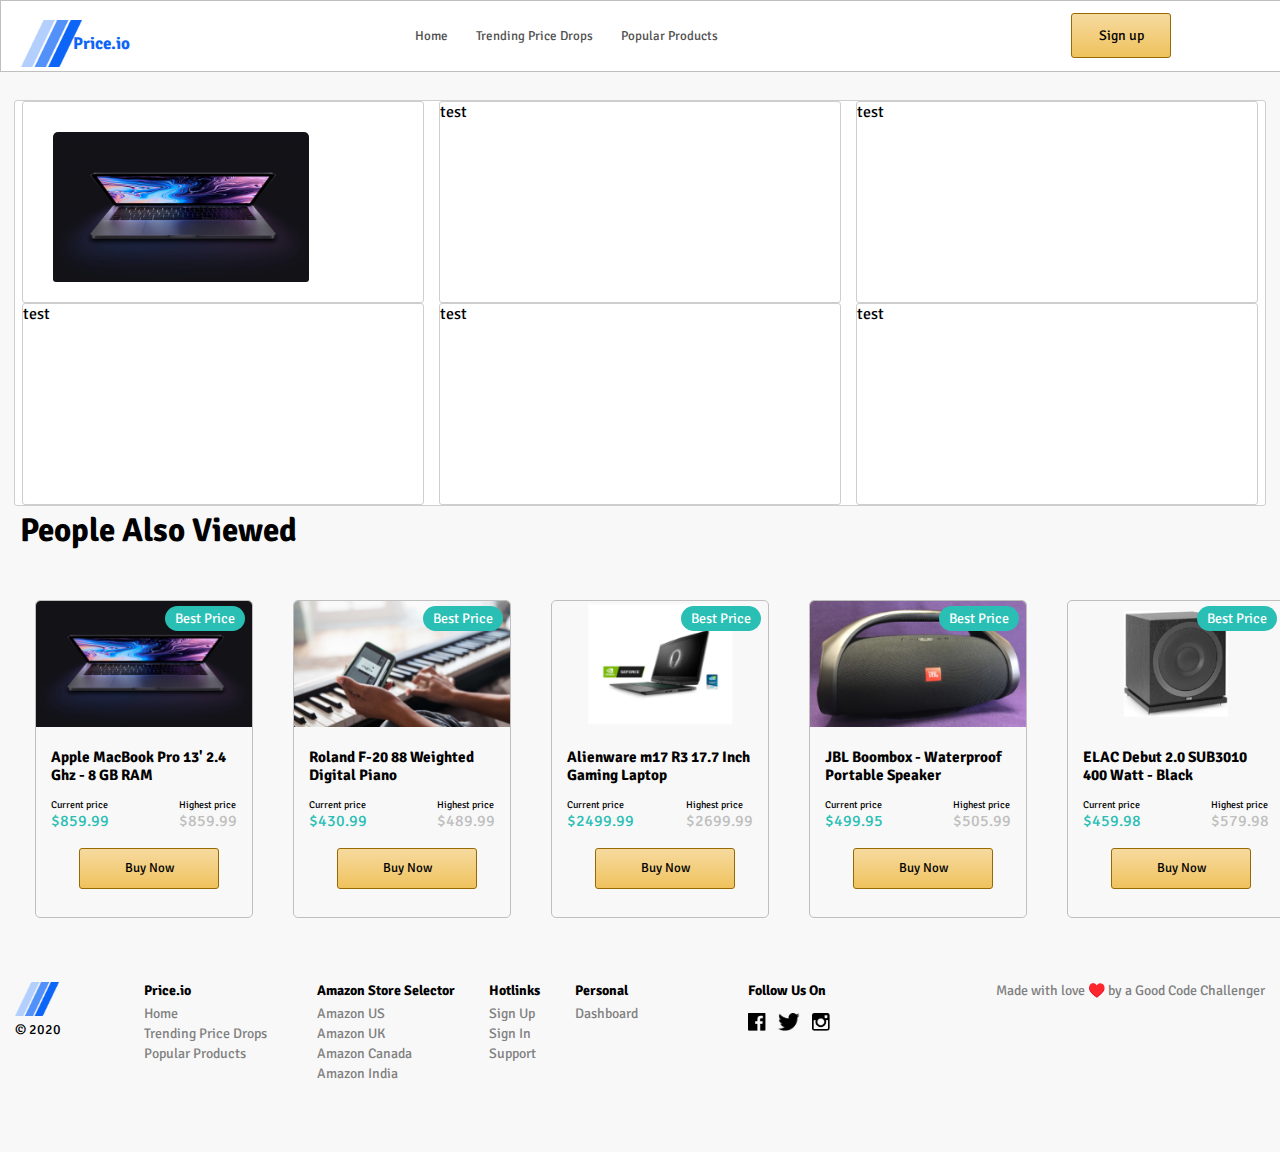
==== product.html @ 63697f0a "Creation of product page" ====
<!DOCTYPE html>
<html lang="en">
<head>
    <meta charset="UTF-8">
    <meta http-equiv="X-UA-Compatible" content="IE=edge">
    <meta name="viewport" content="width=device-width, initial-scale=1.0">
    <link rel="stylesheet" href="Resources/CSS/style.css">
    <link rel="icon" type="image/png" href="Resources/images/logo-notext.png">
    <link rel="preconnect" href="https://fonts.gstatic.com">
    <link href="https://fonts.googleapis.com/css2?family=Signika:wght@300;400;700&display=swap" rel="stylesheet"> 
    <title>Price.io - Amazon Price Tracker</title>
</head>
<body style="background-color:#F8F8F8">
    <!-- Top Banner -->
        <div class="top-banner">
            <div class="top-banner-wrapper">
                <div class="logo-container">
                    <div class="logo-box">
                        <img id="logo" src="Resources/images/logo-notext.png" alt="Price.io icon">
                            <h2>Price.io</h2>
                    </div>
                </div>
                <nav id='menu'>
                    <input type='checkbox' id='responsive-menu' onclick='updatemenu()'><label></label>
                    <ul>
                      <li><a href='http://'>Home</a></li>
                      <li><a href='http://'>Trending Price Drops</a></li>
                      <li><a href='http://'>Popular Products</a></li>
                    </ul> <img src="" alt="">
                  </nav>
                <div class="sign-up">
                    <div class="select">
                        <select>
                            <option>🇺🇸Amazon U.S</option>
                            <option>🇬🇧Amazon UK</option>
                            <option>🇨🇦Amazon Canada</option>
                            <option>🇮🇳Amazon India</option>
                        </select>
                        <div class="select_arrow">
                        </div>
                    </div>
                    <button class="narrow">Sign up</button>
                </div>
            </div>
        </div>
    <!-- Product detail -->
        <div class="product-detail-section">
            <div class="product-detail-container">
                <div class="flex1"><img id="prod1" src="Resources/images/product-1.png" alt="laptop"></div>
                <div class="flex2">test</div>
                <div class="flex3">test</div>
                <div class="flex4">test</div>
                <div class="flex5">test</div>
                <div class="flex6">test</div>

            </div>
        </div>
        <!-- Products -->
        <div class="products">
            <div class="product-wrapper">
                <h4 class="black">People Also Viewed</h4>
            </div>
            <div class="product-carousel">
                <div class="product-container">
                    <div class="product">
                        <img class="prod-pic" src="Resources/images/product-1.png" alt="MacBook">
                        <div class="best-price"><p>Best Price</p></div>
                        <div class="prod-name">
                            <h3>Apple MacBook Pro 13' 2.4 Ghz - 8 GB RAM</h3>
                        </div>
                            <div class="prices">
                                <div class="current-price">
                                    <div class="price-head">Current price</div>
                                    <div class="current-price-value">$859.99</div>
                                </div>
                                <div class="high-price">
                                    <div class="price-head">Highest price</div>
                                    <div class="high-price-value">$859.99</div>
                                </div>
                            </div>
                            <br>
                        <button class="wide">Buy Now</button>
                        </div>
                        <div class="product">
                        <img class="prod-pic" src="Resources/images/product-2.png" alt="Piano">
                        <div class="best-price"><p>Best Price</p></div>
                        <div class="prod-name">
                            <h3>Roland F-20 88 Weighted Digital Piano</h3>
                        </div>
                            <div class="prices">
                                <div class="current-price">
                                    <div class="price-head">Current price</div>
                                    <div class="current-price-value">$430.99</div>
                                </div>
                                <div class="high-price">
                                    <div class="price-head">Highest price</div>
                                    <div class="high-price-value">$489.99</div>
                                </div>
                            </div>
                        <button class="wide">Buy Now</button>
                        </div>
                        <div class="product">
                        <img class="prod-pic" src="Resources/images/product-3.png" alt="Laptop">
                        <div class="best-price"><p>Best Price</p></div>
                        <div class="prod-name">
                            <h3>Alienware m17 R3 17.7 Inch Gaming Laptop</h3>
                        </div>
                            <div class="prices">
                                <div class="current-price">
                                    <div class="price-head">Current price</div>
                                    <div class="current-price-value">$2499.99</div>
                                </div>
                                <div class="high-price">
                                    <div class="price-head">Highest price</div>
                                    <div class="high-price-value">$2699.99</div>
                                </div>
                            </div>
                        <button class="wide">Buy Now</button>
                        </div>
                        <div class="product">
                        <img class="prod-pic" src="Resources/images/product-4.png" alt="Speaker">
                        <div class="best-price"><p>Best Price</p></div>
                        <div class="prod-name">
                            <h3>JBL Boombox - Waterproof Portable Speaker</h3>
                        </div>
                            <div class="prices">
                                <div class="current-price">
                                    <div class="price-head">Current price</div>
                                    <div class="current-price-value">$499.95</div>
                                </div>
                                <div class="high-price">
                                    <div class="price-head">Highest price</div>
                                    <div class="high-price-value">$505.99</div>
                                </div>
                            </div>
                        <button class="wide">Buy Now</button>
                        </div>
                        <div class="product">
                        <img class="prod-pic" src="Resources/images/product-5.png" alt="Sub">
                        <div class="best-price"><p>Best Price</p></div>
                        <div class="prod-name">
                            <h3>ELAC Debut 2.0 SUB3010 400 Watt - Black</h3>
                        </div>
                            <div class="prices">
                                <div class="current-price">
                                    <div class="price-head">Current price</div>
                                    <div class="current-price-value">$459.98</div>
                                </div>
                                <div class="high-price">
                                    <div class="price-head">Highest price</div>
                                    <div class="high-price-value">$579.98</div>
                                </div>
                            </div>
                        <button class="wide">Buy Now</button>
                        </div>
                    </div>
                </div>
            </div>
        </div>
    <!-- footer -->
       <footer>
           <div class="footer-wrapper">
                <div class="footer1"><img id="logobottom" src="Resources/images/logo-notext.png" alt="Price.io icon">
                    <p class="copywrite">&#xA9 2020</p></div>
                <div class="footer2">
                   <p style="font-weight: bold; font-size: 14px">Price.io</p>
                   <ul>
                       <li>Home</li>
                       <li>Trending Price Drops</li>
                       <li>Popular Products</li>
                   </ul>
                </div>
               <div class="footer3">
                   <p style="font-weight: bold; font-size: 14px">Amazon Store Selector</p>
                    <ul>
                        <li>Amazon US</li>
                        <li>Amazon UK</li>
                        <li>Amazon Canada</li>
                        <li>Amazon India</li>
                    </ul>
                </div>
                <div class="footer4">
                    <p style="font-weight: bold; font-size: 14px">Hotlinks</p>
                     <ul>
                         <li>Sign Up</li>
                         <li>Sign In</li>
                         <li>Support</li>
                     </ul>
                 </div>
                 <div class="footer5">
                    <p style="font-weight: bold; font-size: 14px">Personal</p>
                     <ul>
                         <li>Dashboard</li>
                     </ul>
                 </div>
               <div class="footer6">
                <p style="font-weight: bold; font-size: 14px;">Follow Us On</p>
                <img class="socials" src="Resources/images/White_2_.png" alt="Facebook">
                <img class="socials" src="Resources/images/social-1_logo-twitter.png" alt="Twitter">
                <img class="socials" src="Resources/images/social-1_logo-instagram.png" alt="Instagram">
               </div>
               <div class="footer7">Made with love ♥️ by a Good Code Challenger</div>
           </div>
       </footer>
</body>
</html>
---- Resources/CSS/style.css ----
/* #region Global styles*/
html, body {
    margin:0;
    padding:0;
    font-family: 'Signika', sans-serif;
}
h1 {
    font-weight: normal;
    color: #0d65f8;
    font-size: 48px;
    max-width: 580px;
    position: absolute;
    z-index: 0;
    top: 35px;
}
h2 {
    color: #0D65F8;
    font-weight: bold;
    position: relative;
    margin-top: auto;
    margin-bottom: auto;
    font-size: 17px;
}
h4 {
    font-size: 33px;
}
/* #endregion */
/* #region Buttons*/
button {
    border: 1px #976900 solid;
    background-image: linear-gradient(#F6DA9F, #EFC25D);
    border-radius: 3px;
    font-family: 'Signika', sans-serif;
}
button.narrow {
    text-align: center;
    display: inline-block;
    width: 100px;
    height: 45px;
    font-size: 14px;
    padding-left: 0px;
    padding-top: 0px;
    padding-right: 0px;
    padding-bottom: 0px;
}
.select {
    position: relative;
    display: inline-block;
    margin-bottom: 15px;
    width: 136px;
    margin-right: 21px;
}    .select select {
        display: inline-block;
        width: 100%;
        cursor: pointer;
        padding: 10px 15px;
        border: 1px solid #BFBFBF;
        background: #ffffff;
        color: #000000;
        -moz-appearance: none;
        border-radius: 3px;
        height: 45px;
        font-size: 10px;
        padding-left: 4px;
    }
        .select select:hover,
        .select select:focus {
            color: #000000;
            background: #cccccc;
        }
        .select select:disabled {
            opacity: 0.5;
            pointer-events: none;
        }
.select_arrow {
    position: absolute;
    right: 15px;
    top: 16px;
    border: solid #000;
    height: 0px;
    border-width: 0 3px 3px 0;
    display: inline-block;
    padding: 3px;
    transform: rotate(45deg);
    -webkit-transform: rotate(45deg);
}
.select select:hover ~ .select_arrow,
.select select:focus ~ .select_arrow {
    border-color: #000000;
}
.select select:disabled ~ .select_arrow {
    border-top-color: #cccccc;
}
@media (max-width: 1300px){
    h1 {
        padding-left: 0px;
        font-size: 45px;
        transition: ease-in font-size 0.5s;
        padding-right: 20px;
    font-size: 42px;
    }
    h1.newsletter-heading {
        font-size: 28px;
        left: 30px;
        transition: ease-in font-size 0.5s;
        padding-right: 10px;
    }
    .top-banner-wrapper {
        margin-left: 20px !important;
        margin-right: 20px !important;
        transition: ease-in margin-left 0.5s;
        transition: ease-in margin-right 0.5s;
    }
    .hero {
        margin-left: 20px !important;
        margin-right: 20px !important;
        transition: ease-in margin-left 0.5s;
        transition: ease-in margin-right 0.5s;
    }
    .product-wrapper {
        margin-left: 20px !important;
        margin-right: 20px !important;
        transition: ease-in margin-left 0.5s;
        transition: ease-in margin-right 0.5s;
    }
    .product-carousel {
        margin-left: 20px !important;
        margin-right: 20px !important;
        transition: ease-in margin-left 0.5s;
        transition: ease-in margin-right 0.5s;
    }
    .subscribe {
        margin-left: 20px !important;
        margin-right: 20px !important;
        transition: ease-in margin-left 0.5s;
        transition: ease-in margin-right 0.5s;
    }
    footer {
        margin-left: 0px;
        margin-right: 20px !important;
        transition: ease-in margin-left 0.5s;
        transition: ease-in margin-right 0.5s;
    }
    .select {
        display: none;
    }
    .sign-up {
        margin-right: 90px;
    }
}
/* #endregion */
/* #region Top banner*/
.top-banner {
    min-height: 70px;
    width: 100%;
    border: 1px #BFBFBF solid;
    background-color: white;
    z-index: 1;
    position: fixed;
}
.top-banner-wrapper {
    max-width: 1250px;
    min-height: 70px;
    display: grid;
    grid-template-columns: 120px 1fr 270px;
    margin-left: auto;
    margin-right: auto;
}
#logo {
    height: 100%;
}
.logo-box {
    display: grid;
    position: relative;
    height: 32.5px;
    grid-template-columns: 52px auto;
}
.logo-container {
    position: relative;
    margin-top: auto;
    margin-bottom: auto;
}
nav.top-menu {
    text-align: center;
    position: relative;
    margin-top: auto;
    margin-bottom: auto;
}
nav.top-menu li {
    display: inline;
    margin: 10px;
    color: #515050;
    font-size: 13px;
}
.sign-up{
    position: relative;
    margin-top: 12px;
    margin-left: auto;
}
#menu {
	background: #FFFFFF;
	color: #FFF;
	height: 45px;
    text-align: center;
    position: relative;
    margin-top: auto;
    margin-bottom: auto;
	border-radius: 10px;
    margin-left: auto;
    margin-right: auto;
}
#menu ul, #menu li {
	margin: 0 auto;
	padding: 0;
	list-style: none
}
#menu ul {
	width: 100%;
}
#menu li {
	float: left;
	display: inline;
	position: relative;
}
#menu a {
	display: block;
	line-height: 45px;
	padding: 0 14px;
	text-decoration: none;
	color: #515050;
	font-size: 13px;
}
#menu a.dropdown-arrow:after {
	content: "\25BE";
	margin-left: 5px;
}
#menu li a:hover {
	color: #000000;
	background: #EFC25D;
}
#menu input {
	display: none;
	margin: 0;
	padding: 0;
	height: 45px;
	width: 100%;
	opacity: 0;
	cursor: pointer
}
#menu label {
	display: none;
	line-height: 45px;
	text-align: center;
	position: absolute;
	left: 35px
}
#menu label:before {
	font-size: 1.6em;
	content: "\2261"; 
	margin-left: 20px;
}
#menu ul.sub-menus{
	height: auto;
	overflow: hidden;
	width: 170px;
	background: #444444;
	position: absolute;
	z-index: 99;
	display: none;
}
#menu ul.sub-menus li {
	display: block;
	width: 100%;
}
#menu ul.sub-menus a {
	color: #FFFFFF;
	font-size: 16px;
}
#menu li:hover ul.sub-menus {
	display: block
}
#menu ul.sub-menus a:hover{
	background: #F2F2F2;
	color: #444444;
}
@media (max-width: 800px){
	#menu {
        position:relative;
        height: 45px;
        width: 100%;
        min-width: 56px;
        color: black;
        border: 1px #976900 solid;
        background-image: linear-gradient(#F6DA9F, #EFC25D);
    }
	#menu ul {
        background: white;
        position:absolute;
        top:100%;
        right:0;
        left:0;
        z-index:3;
        height:auto;
        display:none;
        border-radius: 3px;
    }
	#menu ul.sub-menus {width:100%;position:static;}
	#menu ul.sub-menus a {padding-left:30px;}
	#menu li {
        display:block;
        float:none;
        width: 150px;
        background: white;
    }
	#menu input, #menu label {position:absolute;top:0;left:0;display:block}
	#menu input {z-index:4}
	#menu input:checked + label {color:white}
	#menu input:checked + label:before {content:"\00d7"}
	#menu input:checked ~ ul {display:block}
    .logo-box {
        height: 22.5px;
        grid-template-columns: 32px auto;
        transition: ease-in grid-template-columns 0.5s;
        transition: ease-in height 0.5s;
    }
    .top-banner-wrapper {
        grid-template-columns: 90px 1fr 270px;
    }
    h2 {
        font-size: 15px;
        transition: ease-in font-size 0.5s;
    }
}
/* #endregion */
/* #region Hero*/
.hero {
    width: 100%;
    position: relative;
    height: 450px;
    top: 60px;
}
.hero-wrapper {
    margin-left: auto;
    margin-right: auto;
    position: relative;
    max-width: 1250px;
    height: 370px;
}
#hero-image {
    height: 430px;
    float: right;
    position: relative;
    z-index: 0;
    top: -60px;
}
.search {
    position: absolute;
    top: 270px;
    height: 41px;
    width: 65%;
    max-width: 455px;
    min-width: 260px;
    border-radius: 3px;
    border: #e3e2e2 1px solid;
    background-color: #f1f6f9;
    padding-left: 15px;
    font-size: 12px;
    box-shadow: 0px 0px 2px 0px #888;
}
.search::placeholder {
    color: #807e7e;
}
#search {
    position: absolute;
    left: 490px;
    top: 270px;
}
.subtext {
    position: absolute;
    top: 310px;
    color: #aaaaaa;
}
@media(max-width: 1133px) {
    #hero-image {
        opacity: 0.4;
        transition: opacity .5s ease-in-out;
    }
    }
@media(max-width: 605px) {
    #search {
        float: right;
        position: relative;
        top: -130px;
        left: -30px;
    }
    .search {
        top: 300px;
        min-width: 200px;
        width: 200px;
    }
    .subtext {
        top: 340px;
        padding-right: 20px;
    }
    .products {
        top: -10px;
    }
    }
/* #endregion */
/* #region Item cards*/
.products {
    position: static;
    display: flow-root;
}
.product-wrapper {
    max-width: 1250px;
    margin-left: auto;
    margin-right: auto;
    position: relative;
    height: 90px;
    top: 20px;
    z-index: 0;
}
.product-container {
    max-width: 1250px;
    display: flex;
    margin-left: auto;
    margin-right: auto;
    position: relative;
}
.product-headers {
    height: 70px;
    width: 100%;
    display: grid;
    grid-template-columns: 160px 1fr 40px;
    background-color: white;
    z-index: 1;
    position: absolute;
}
.best-prices {
    text-align: left;
    margin-left: -120px;
}
.select2 {
    position: relative;
    display: inline-block;
    margin-bottom: 15px;
    width: 156px;
    left: 120px;
    margin-right: 21px;
    top: 13px;
}    .select2 select {
        display: inline-block;
        width: 100%;
        cursor: pointer;
        padding: 10px 15px;
        border: 1px solid #BFBFBF;
        background: #ffffff;
        color: #000000;
        -moz-appearance: none;
        border-radius: 3px;
        height: 45px;
        font-size: 12px;
    }
        .select2 select:hover,
        .select2 select:focus {
            color: #000000;
            background: #cccccc;
        }
        .select2 select:disabled {
            opacity: 0.5;
            pointer-events: none;
        }
.select_arrow {
    position: absolute;
    right: 15px;
    top: 16px;
    border: solid #000;
    height: 0px;
    border-width: 0 3px 3px 0;
    display: inline-block;
    padding: 3px;
    transform: rotate(45deg);
    -webkit-transform: rotate(45deg);
}
.select select:hover ~ .select_arrow,
.select select:focus ~ .select_arrow {
    border-color: #000000;
}
.select select:disabled ~ .select_arrow {
    border-top-color: #cccccc;
}
nav.sub-nav {
    text-align: center;
    position: relative;
    margin-top: auto;
    margin-bottom: auto;
    margin-right: 15%;
}
nav.sub-nav li {
    display: inline;
    margin: 10px;
    color: #515050;
    font-size: 13px;
}
a {
    text-decoration: none;
    color: #515050;
}
nav.sub-nav li:focus{
    border: green 1px solid;
    
}
.filter-icon {
    border: 1px #BFBFBF solid;
    border-radius: 3px;
    height: 45px;
    position: relative;
    text-align: right;
    float: right;
    top: 18px;
}
.product-carousel {
    width: 100%;
    overflow: auto;
}
.product {
    border: 1px #BFBFBF solid;
    margin: 20px;
    border-radius: 5px;
    width: 216px;
    position: relative;
    height: 316px;
}
.best-price {
    color: white;
    background: #2abfb5;
    width: 70px;
    border-radius: 45px;
    text-align: center;
    padding-left: 5px;
    padding-right: 5px;
    height: 25px;
    top: 5px;
    left: 129px;
    font-size: 14px;
    position: absolute;
    display: grid;
    align-content: center;
}
.prod-name {
    font-size: 13px;
    margin: 15px;
}
.prod-pic{
    width: 216px;
}
.prices {
    margin: 15px;
}
.current-price {
    float: left;
}
.price-head {
    font-size: 10px;
}
.wide {
    height: 41px;
    width: 140px;
    text-align: center;
    font-size: 13px;
    margin-left: 43px;
    margin-top: 17px;
}
.current-price-value {
    color: #2abfb5;
}
.high-price {
    float: right;
}
.high-price-value {
    color: #BFBFBF;
}
div.product:nth-child(1) {
    margin-left: 0;
}
div.product:nth-child(5) {
    margin-right: 0;
    }
@media (max-width: 537px) {
    .filter-icon {
        height: 38px;
        transition: ease-in height 0.5s;
    }
    nav.sub-nav {
        display: none;
    }
    .products {
        top: 0px;
    }
}
/* #endregion */
/* #region Subscribe*/
.subscribe-container {
    width: 100%;
    margin-bottom: 40px;
}
.subscribe {
    background-color: #0d65f8;
    max-width: 1250px;
    height: 240px;
    margin-left: auto;
    margin-right: auto;
    position: relative;
    overflow: clip;
}
#newsletter-img {
    height: 100%;
    float: right;
    position: relative;
    z-index: 0;
}
.newsletter-heading {
    font-size: 36px;
    position: absolute;
    max-width: 500px;
    left: 30px;
    top: 10px;
}
.white {
    color: white;
}
.black {
    color: black;
}
#email {
    position: absolute;
    top: 138px;
    left: 30px;
    height: 37px;
    width: 300px;
    border-radius: 3px;
    border: #0d65f8;
    z-index: 1;
}
#email::placeholder {
    text-align: center;
}
#email-button {
    position: absolute;
    left: 310px;
    top: 120px;
    z-index: 1;
}
.subtext-bottom {
    position: absolute;
    top: 180px;
    left: 30px;
    color: #aaaaaa;
    z-index: 1;
}
h1.newsletter-heading {
    z-index: 1;
}
@media (max-width: 1147px){
    #newsletter-img {
        opacity: 0.4;
        transition: opacity .5s ease-in-out;
    }
}
@media (max-width: 550px){
    #newsletter-img {
        opacity: 0.4;
        transition: opacity .5s ease-in-out;
    }
    #email {
        width: 85%;
        }
    #email-button {
        left: -10px;
        top: 170px;
        width: 85%;
    }
    .subscribe {
        height: 280px;
    }
    .subtext-bottom {
        top: 220px;
    }
    #newsletter-img {
        opacity: 0;
    }
}
/* #endregion */
/* #region Footer*/
footer {
    width: 100%;
    margin-top: 30px;
    height: 100px;
}
.footer-wrapper {
    max-width: 1250px;
    height: 170px;
    margin-left: auto;
    margin-right: auto;
    display: grid;
    grid-template-columns: 1.5fr 2fr 2fr 1fr 2fr 2fr 4fr;
}
#logobottom {
    height: 20%;
}
.copywrite {
    margin: 0;
    font-size: 14px;
}
.socials {
    height: 18px;
    margin-right: 8px;
}
.footer1 {
    position: relative;
    top: 14px;
  }
.footer7 {
    font-size: 14px;
    color: grey;
    text-align: right;
    top: 14px;
    position: relative;
}
footer ul {
    padding: 0;
    position: relative;
    top: -13px;
}
footer li {
    color: grey;
    list-style-type:none;
    font-size: 14px;
    padding-top: 3px;
}
@media (max-width: 650px) {
    .footer-wrapper {
        display: unset;
        text-align: center;
        }
    .footer7 {
        text-align: center;   
}
}
/* #endregion */
/* #region Footer*/
.product-detail-section {
    width: 100%;
    position: relative;
    top: 100px;
    display: block;
    height: 100%;
}
.product-detail-container {
    width: 100%;
    margin-bottom: 40px;
    border: 1px #cfcece solid;
    border-radius: 3px;
    max-width: 1250px;
    margin-left: auto;
    margin-right: auto;
    position: relative;
    background-color: white;
    display: flex;
    flex-wrap: wrap;
    grid-template-columns: 1fr 1fr 1fr;
    grid-template-rows: 2fr 1fr;
    justify-content: space-around;
}
#prod1 {
    border-radius: 3px;
    margin: 30px;
}
.flex1 {
    border: 1px #cfcece solid;
    border-radius: 3px;
    width: 400px;
    height: 200px;
    width: 400px;
}
.flex2 {
    border: 1px #cfcece solid;
    border-radius: 3px;
    width: 400px;
    height: 200px;
}
.flex3 {
    border: 1px #cfcece solid;
    border-radius: 3px;
    width: 400px;
    height: 200px;
    
}
.flex4 {
    border: 1px #cfcece solid;
    border-radius: 3px;
    width: 400px;
    height: 200px;
    
}
.flex5 {
    border: 1px #cfcece solid;
    border-radius: 3px;
    width: 400px;
    height: 200px;
    
}
.flex6 {
    border: 1px #cfcece solid;
    border-radius: 3px;
    width: 400px;
    height: 200px;
    
}
/* #endregion */
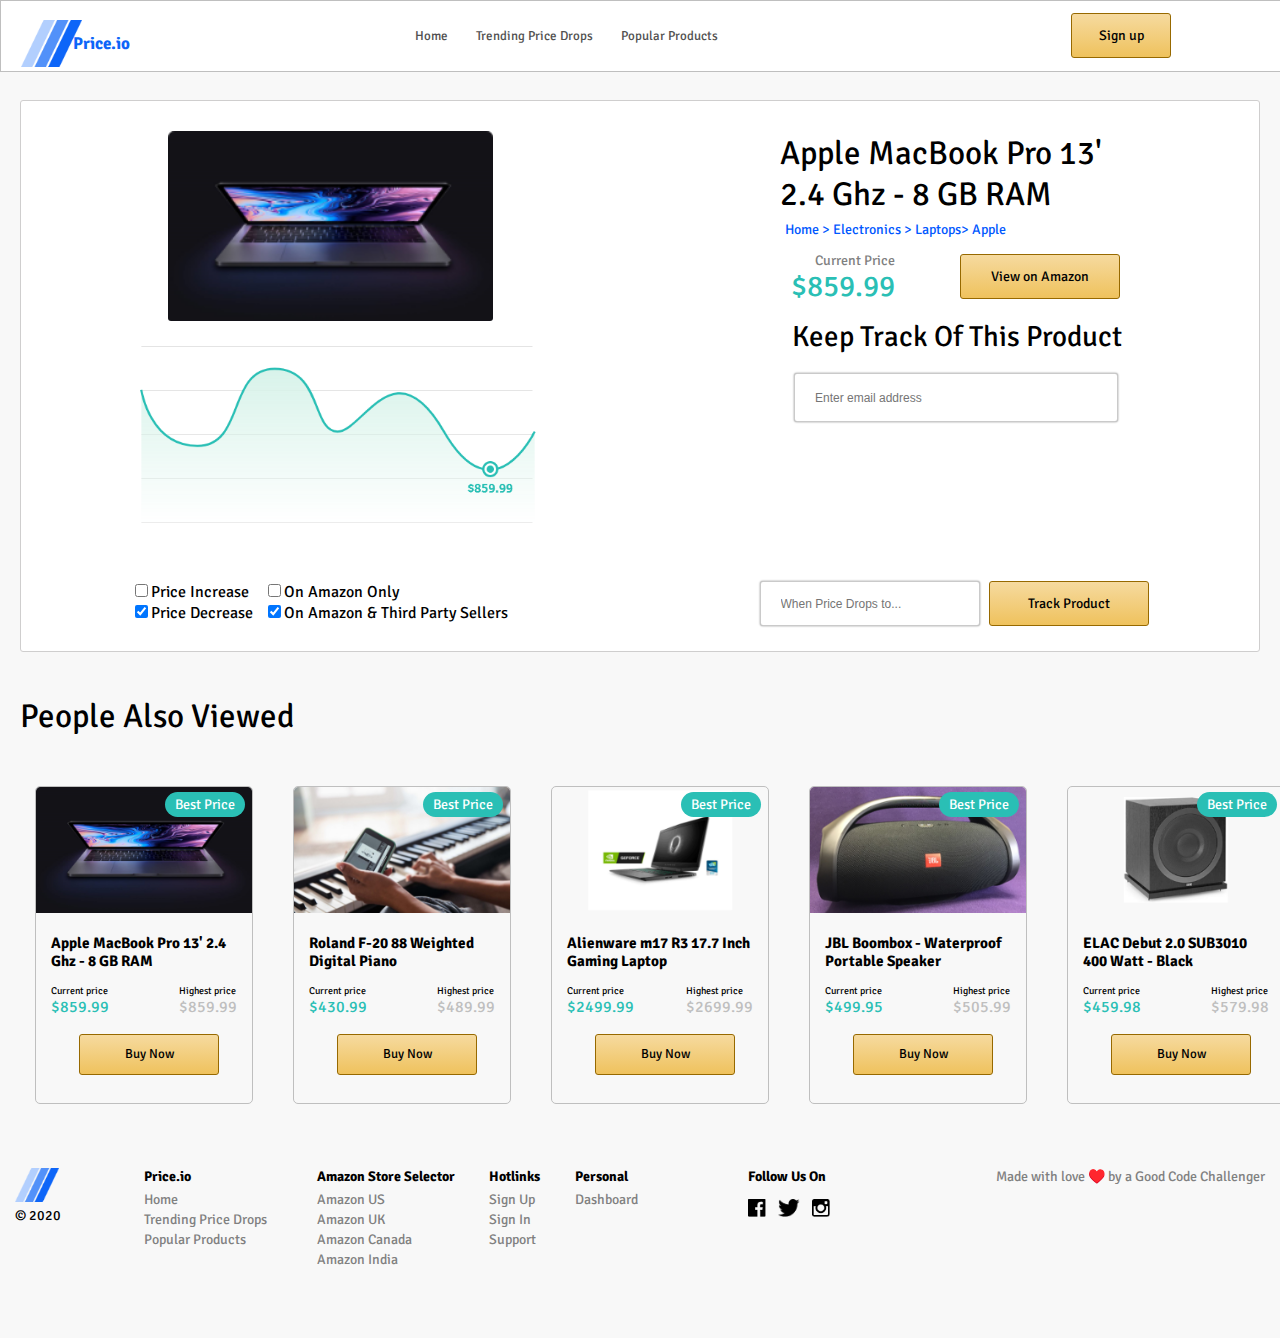
==== commit 1602bc18: "Completion of product page" ====
--- a/product.html
+++ b/product.html
@@ -47,11 +47,32 @@
         <div class="product-detail-section">
             <div class="product-detail-container">
                 <div class="flex1"><img id="prod1" src="Resources/images/product-1.png" alt="laptop"></div>
-                <div class="flex2">test</div>
-                <div class="flex3">test</div>
-                <div class="flex4">test</div>
-                <div class="flex5">test</div>
-                <div class="flex6">test</div>
+                <div class="flex2">
+                    <div class="prod-title"><h4>Apple MacBook Pro 13' 2.4 Ghz - 8 GB RAM</h4></div>
+                    <div class="breadcrumb"><p>Home > Electronics > Laptops> Apple</p></div>
+                    <div class="price-and-button">
+                        <p class="current-price-text">Current Price</p>
+                        <p class="current-price-amount">$859.99</p>
+                        <button id="view-on-amazon" class="narrow">View on Amazon</button>
+                    </div>
+                </div>
+                <div class="flex3"><img id="graph" src="Resources/images/graph.png" alt="graph"></div>
+                <div class="flex4">
+                    <h5>Keep Track Of This Product</h5>
+                    <input type="email" name="email" id="email2" placeholder="Enter email address">
+                </div>
+                <div class="flex5">
+                    <div class="checkboxes">
+                        <label class="container"><input type="checkbox" name="Price Increase" id="price-increase">Price Increase</label>
+                        <label class="container"><input type="checkbox" name="On Amazon Only" id="on-amazon-only">On Amazon Only</label>
+                        <label class="container"><input type="checkbox" name="Price Decrease" id="price-decrease" checked>Price Decrease</label>
+                        <label class="container"><input type="checkbox" name="On Amazon & Third Party Sellers" id="third-parties" checked>On Amazon & Third Party Sellers</label>
+                    </div>
+                </div>
+                <div class="flex6">
+                    <input type="search" name="When Price Drops to..." id="price-drop-to" placeholder="When Price Drops to...">
+                    <button id="track-product" class="narrow">Track Product</button>
+                </div>
 
             </div>
         </div>
--- a/Resources/CSS/style.css
+++ b/Resources/CSS/style.css
@@ -23,7 +23,15 @@
 }
 h4 {
     font-size: 33px;
-}
+    font-weight: normal;
+}
+h5 {
+    font-size: 29px;
+    font-weight: normal;
+    padding: 30px;
+    position: relative;
+    top: -40px;
+    }
 /* #endregion */
 /* #region Buttons*/
 button {
@@ -758,8 +766,7 @@
     height: 100%;
 }
 .product-detail-container {
-    width: 100%;
-    margin-bottom: 40px;
+    margin-bottom: 80px;
     border: 1px #cfcece solid;
     border-radius: 3px;
     max-width: 1250px;
@@ -776,46 +783,176 @@
 #prod1 {
     border-radius: 3px;
     margin: 30px;
+    height: 190px;
 }
 .flex1 {
-    border: 1px #cfcece solid;
-    border-radius: 3px;
+    /* border: 1px #cfcece solid; */
+    border-radius: 3px;
+    height: 240px;
     width: 400px;
-    height: 200px;
+    text-align: center;
+}
+.flex2 {
+    /* border: 1px #cfcece solid; */
+    border-radius: 3px;
     width: 400px;
-}
-.flex2 {
-    border: 1px #cfcece solid;
+    height: 240px;
+}
+.flex3 {
+    /* border: 1px #cfcece solid; */
     border-radius: 3px;
     width: 400px;
-    height: 200px;
-}
-.flex3 {
-    border: 1px #cfcece solid;
+    height: 240px;
+    margin-right: 30px;
+    margin-left: 20px;
+    
+}
+.flex4 {
+    /* border: 1px #cfcece solid; */
     border-radius: 3px;
     width: 400px;
-    height: 200px;
+    height: 170px;
     
 }
-.flex4 {
-    border: 1px #cfcece solid;
+.flex5 {
+    /* border: 1px #cfcece solid; */
     border-radius: 3px;
     width: 400px;
-    height: 200px;
+    height: 170px;
     
 }
-.flex5 {
-    border: 1px #cfcece solid;
+.flex6 {
+    /* border: 1px #cfcece solid; */
     border-radius: 3px;
     width: 400px;
-    height: 200px;
+    height: 170px;
     
 }
-.flex6 {
-    border: 1px #cfcece solid;
-    border-radius: 3px;
+.prod-title {
+    display: block;
+    top: -12px;
+    position: relative;
+    padding-left: 30px;
+    padding-right: 30px;
+}
+.breadcrumb {
+    position: relative;
+    top: -50px;
+    padding-left: 35px;
+    padding-right: 35px;
+    color: #0058ff;
+    font-size: 15px;
+}
+.price-and-button {
+    position: relative;
+    top: -50px;
+    padding-left: 10px;
+    padding-right: 120px;
+}
+.current-price-text {
+    width: 50%;
+    color: grey;
+    text-align: end;
+    font-size: 14px;
+}
+.current-price-amount {
+    width: 50%;
+    position: relative;
+    top: -31px;
+    font-size: 30px;
+    text-align: end;
+    color: #2abfb5;
+}
+.breadcrumb {
+    font-size: 14px;
+    }
+#view-on-amazon {
+    position: relative;
+    top: -112px;
+    left: 200px;
+    width: 160px;
+}
+#graph {
     width: 400px;
-    height: 200px;
-    
+}
+#email2 {
+    border-radius: 3px;
+    border: 1px solid #bfbfbfd3;
+    position: relative;
+    width: 300px;
+    padding-left: 20px;
+    height: 45px;
+    top: -97px;
+    left: 32px;
+    box-shadow: 0px 0px 2px 0px #888;
+}
+#email2::placeholder {
+    font-size: 12px;
+}
+.checkboxes {
+    display: grid;
+    grid-template-columns: 1fr 2fr;
+    grid-template-rows: 1fr;
+    position: relative;
+    top: 102px;
+    font-size: 16px;
+    }
+#price-drop-to {
+    border-radius: 3px;
+    border: 1px solid #bfbfbfd3;
+    position: relative;
+    padding-left: 20px;
+    height: 37px;
+    width: 300px;
+    height: 45px;
+    width: 220px;
+    top: 97px;
+    left: -20px;
+    box-shadow: 0px 0px 2px 0px #888;
+    }
+#price-drop-to::placeholder {
+    font-size: 12px;
+}
+#track-product {
+    position: relative;
+    top: 97px;
+    left: -5px;
+    width: 160px;
+    }
+@media (max-width: 1290px){
+    .product-detail-container{
+        margin-left: 20px;
+        margin-right: 20px;
+    }
+    .checkboxes {
+        top: 0px;
+        }
+    #price-drop-to {
+        top: 0px;
+        }
+    #track-product {
+        top: 0px;
+        }
+    .flex6 {
+        height: 70px;
+        }
+    .flex5 {
+        height: 70px;
+        }
+    h5 {
+        top: -100px;
+        }
+    #email2 {
+        top: -160px;
+        }
+    .flex4 {
+        height: 100px;
+        }
+    #price-drop-to {
+        left: 10px;
+        }
+    #track-product {
+        left: 15px;
+        }
 }
 /* #endregion */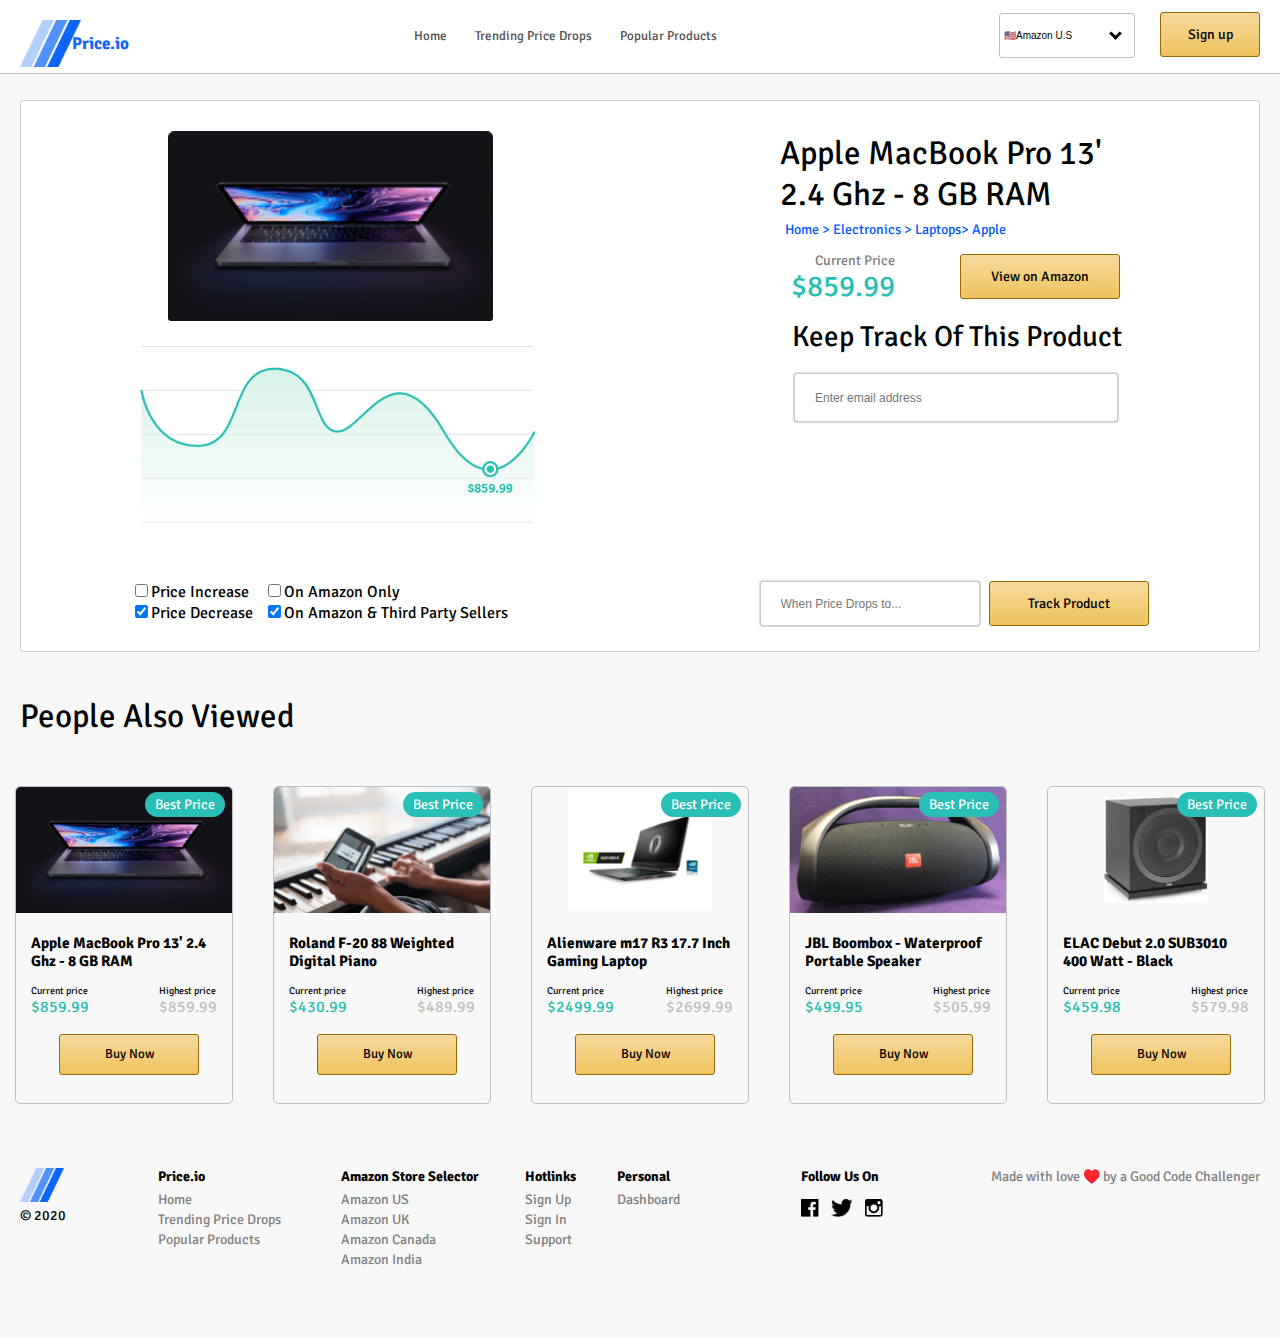
==== commit 1b87bfdb: "Updating mobile view for product page" ====
--- a/product.html
+++ b/product.html
@@ -15,15 +15,17 @@
         <div class="top-banner">
             <div class="top-banner-wrapper">
                 <div class="logo-container">
-                    <div class="logo-box">
-                        <img id="logo" src="Resources/images/logo-notext.png" alt="Price.io icon">
-                            <h2>Price.io</h2>
-                    </div>
+                    <a href="index.html">
+                        <div class="logo-box">
+                            <img id="logo" src="Resources/images/logo-notext.png" alt="Price.io icon">
+                                <h2>Price.io</h2>
+                        </div>
+                    </a>
                 </div>
                 <nav id='menu'>
                     <input type='checkbox' id='responsive-menu' onclick='updatemenu()'><label></label>
                     <ul>
-                      <li><a href='http://'>Home</a></li>
+                      <li><a href='index.html'>Home</a></li>
                       <li><a href='http://'>Trending Price Drops</a></li>
                       <li><a href='http://'>Popular Products</a></li>
                     </ul> <img src="" alt="">
--- a/Resources/CSS/style.css
+++ b/Resources/CSS/style.css
@@ -32,6 +32,11 @@
     position: relative;
     top: -40px;
     }
+@media (max-width: 345px) {
+    h1 {
+    font-size: 33px;
+}
+}
 /* #endregion */
 /* #region Buttons*/
 button {
@@ -39,7 +44,11 @@
     background-image: linear-gradient(#F6DA9F, #EFC25D);
     border-radius: 3px;
     font-family: 'Signika', sans-serif;
-}
+    cursor: pointer;
+}
+button:hover {
+    box-shadow: 1px 1px 2px 0px #b2cffe;
+    }
 button.narrow {
     text-align: center;
     display: inline-block;
@@ -65,7 +74,7 @@
         border: 1px solid #BFBFBF;
         background: #ffffff;
         color: #000000;
-        -moz-appearance: none;
+        -webkit-appearance: none;
         border-radius: 3px;
         height: 45px;
         font-size: 10px;
@@ -99,14 +108,15 @@
 .select select:disabled ~ .select_arrow {
     border-top-color: #cccccc;
 }
-@media (max-width: 1300px){
+@media (min-width: 346px) and (max-width: 1300px){
     h1 {
         padding-left: 0px;
-        font-size: 45px;
+        font-size: 37px;
         transition: ease-in font-size 0.5s;
         padding-right: 20px;
-    font-size: 42px;
-    }
+    }
+}
+@media (max-width: 1300px){
     h1.newsletter-heading {
         font-size: 28px;
         left: 30px;
@@ -119,23 +129,12 @@
         transition: ease-in margin-left 0.5s;
         transition: ease-in margin-right 0.5s;
     }
-    .hero {
-        margin-left: 20px !important;
-        margin-right: 20px !important;
+    .product-wrapper {
+        padding-left: 20px;
+        padding-right: 20px;
         transition: ease-in margin-left 0.5s;
         transition: ease-in margin-right 0.5s;
-    }
-    .product-wrapper {
-        margin-left: 20px !important;
-        margin-right: 20px !important;
-        transition: ease-in margin-left 0.5s;
-        transition: ease-in margin-right 0.5s;
-    }
-    .product-carousel {
-        margin-left: 20px !important;
-        margin-right: 20px !important;
-        transition: ease-in margin-left 0.5s;
-        transition: ease-in margin-right 0.5s;
+        top: 0px;
     }
     .subscribe {
         margin-left: 20px !important;
@@ -143,17 +142,16 @@
         transition: ease-in margin-left 0.5s;
         transition: ease-in margin-right 0.5s;
     }
-    footer {
-        margin-left: 0px;
-        margin-right: 20px !important;
+    .footer-wrapper {
+        padding-left: 20px;
+        padding-right: 20px;
         transition: ease-in margin-left 0.5s;
         transition: ease-in margin-right 0.5s;
     }
+}
+@media (max-width: 800px) {
     .select {
         display: none;
-    }
-    .sign-up {
-        margin-right: 90px;
     }
 }
 /* #endregion */
@@ -161,9 +159,9 @@
 .top-banner {
     min-height: 70px;
     width: 100%;
-    border: 1px #BFBFBF solid;
+    border-bottom: 1px #BFBFBF solid;
     background-color: white;
-    z-index: 1;
+    z-index: 5;
     position: fixed;
 }
 .top-banner-wrapper {
@@ -213,7 +211,7 @@
     position: relative;
     margin-top: auto;
     margin-bottom: auto;
-	border-radius: 10px;
+	border-radius: 3px;
     margin-left: auto;
     margin-right: auto;
 }
@@ -245,6 +243,7 @@
 #menu li a:hover {
 	color: #000000;
 	background: #EFC25D;
+    border-radius: 3px;
 }
 #menu input {
 	display: none;
@@ -332,7 +331,7 @@
         transition: ease-in height 0.5s;
     }
     .top-banner-wrapper {
-        grid-template-columns: 90px 1fr 270px;
+        grid-template-columns: 90px 1fr 125px;
     }
     h2 {
         font-size: 15px;
@@ -348,6 +347,7 @@
     top: 60px;
 }
 .hero-wrapper {
+    padding-left: 20px;
     margin-left: auto;
     margin-right: auto;
     position: relative;
@@ -366,7 +366,7 @@
     top: 270px;
     height: 41px;
     width: 65%;
-    max-width: 455px;
+    max-width: 425px;
     min-width: 260px;
     border-radius: 3px;
     border: #e3e2e2 1px solid;
@@ -387,6 +387,7 @@
     position: absolute;
     top: 310px;
     color: #aaaaaa;
+    font-size: 12px;
 }
 @media(max-width: 1133px) {
     #hero-image {
@@ -398,26 +399,27 @@
     #search {
         float: right;
         position: relative;
-        top: -130px;
-        left: -30px;
+        top: -190px;
+        left: -40px;
     }
     .search {
-        top: 300px;
-        min-width: 200px;
-        width: 200px;
+        top: 240px;
+        min-width: 143px;
+        width: 45%;
     }
     .subtext {
-        top: 340px;
+        top: 290px;
         padding-right: 20px;
+        color: #686868;
     }
     .products {
-        top: -10px;
+        width: 100%;
     }
     }
 /* #endregion */
 /* #region Item cards*/
 .products {
-    position: static;
+    top: -40px;
     display: flow-root;
 }
 .product-wrapper {
@@ -439,11 +441,12 @@
 .product-headers {
     height: 70px;
     width: 100%;
+    margin-left: auto;
+    margin-right: auto;
     display: grid;
     grid-template-columns: 160px 1fr 40px;
     background-color: white;
     z-index: 1;
-    position: absolute;
 }
 .best-prices {
     text-align: left;
@@ -465,7 +468,7 @@
         border: 1px solid #BFBFBF;
         background: #ffffff;
         color: #000000;
-        -moz-appearance: none;
+        -webkit-appearance: none;
         border-radius: 3px;
         height: 45px;
         font-size: 12px;
@@ -505,12 +508,18 @@
     margin-bottom: auto;
     margin-right: 15%;
 }
+.sub-nav a:hover {
+    border-bottom: 4px solid #b2cffe;
+    }
 nav.sub-nav li {
     display: inline;
     margin: 10px;
     color: #515050;
     font-size: 13px;
 }
+li {
+    cursor: pointer;
+}
 a {
     text-decoration: none;
     color: #515050;
@@ -522,11 +531,17 @@
 .filter-icon {
     border: 1px #BFBFBF solid;
     border-radius: 3px;
-    height: 45px;
+    height: 44px;
     position: relative;
     text-align: right;
     float: right;
     top: 18px;
+    width: auto;
+    margin-right: -1px;
+}
+.filter-icon:hover {
+    filter: invert(20%);
+    cursor: pointer;
 }
 .product-carousel {
     width: 100%;
@@ -597,14 +612,16 @@
     }
 @media (max-width: 537px) {
     .filter-icon {
-        height: 38px;
-        transition: ease-in height 0.5s;
+        height: 44px;
+        top: 13px;
+        float: none;
     }
     nav.sub-nav {
         display: none;
     }
     .products {
-        top: 0px;
+        top: -50px;
+    position: relative;
     }
 }
 /* #endregion */
@@ -666,6 +683,7 @@
     left: 30px;
     color: #aaaaaa;
     z-index: 1;
+    font-size: 12px;
 }
 h1.newsletter-heading {
     z-index: 1;
@@ -712,7 +730,7 @@
     margin-left: auto;
     margin-right: auto;
     display: grid;
-    grid-template-columns: 1.5fr 2fr 2fr 1fr 2fr 2fr 4fr;
+    grid-template-columns: 1.5fr 2fr 2fr 1fr 2fr 2fr 3fr;
 }
 #logobottom {
     height: 20%;
@@ -807,22 +825,7 @@
     margin-left: 20px;
     
 }
-.flex4 {
-    /* border: 1px #cfcece solid; */
-    border-radius: 3px;
-    width: 400px;
-    height: 170px;
-    
-}
-.flex5 {
-    /* border: 1px #cfcece solid; */
-    border-radius: 3px;
-    width: 400px;
-    height: 170px;
-    
-}
-.flex6 {
-    /* border: 1px #cfcece solid; */
+.flex4, .flex5, .flex6 {
     border-radius: 3px;
     width: 400px;
     height: 170px;
@@ -902,8 +905,6 @@
     border: 1px solid #bfbfbfd3;
     position: relative;
     padding-left: 20px;
-    height: 37px;
-    width: 300px;
     height: 45px;
     width: 220px;
     top: 97px;
@@ -919,11 +920,73 @@
     left: -5px;
     width: 160px;
     }
-@media (max-width: 1290px){
+@media (max-width: 450px){
     .product-detail-container{
         margin-left: 20px;
         margin-right: 20px;
     }
+    .prod-title {
+        text-align: center;
+    }
+    .breadcrumb {
+        text-align: center;
+    }
+    #prod1 {
+        max-height: 160px;
+        height: 180px;
+    }
+    .flex1 {
+        height: 180px;
+    }
+    .flex2 {
+        height: 320px;
+    }
+    #view-on-amazon {
+        left: 110px;
+        width: 120px;
+    }
+    .price-and-button {
+        padding-left: 30px;
+        text-align: center;
+        top: -30px;
+    }
+    #graph {
+        width: 250px;
+    }
+    .flex3 {
+        height: 120px;
+        text-align: center;
+    }
+    .flex4, .flex5, .flex6 {
+        text-align: center;
+    }
+    #email2 {
+        width: 220px;
+        left: 0px;
+    }
+    .checkboxes {
+        top: 50px;
+        margin-left: 30px;
+        margin-right: 30px;
+    }
+    #price-drop-to {
+        width: 240px;
+        top: 0px;
+        left: 0px;
+    }
+    #track-product {
+        top: 20px;
+        left: 0px;
+    }
+    .products {
+        top: 0px;
+    }
+}
+@media (min-width: 451px) and (max-width: 1290px){
+    .product-detail-container{
+        margin-left: 20px;
+        margin-right: 20px;
+    }
     .checkboxes {
         top: 0px;
         }
